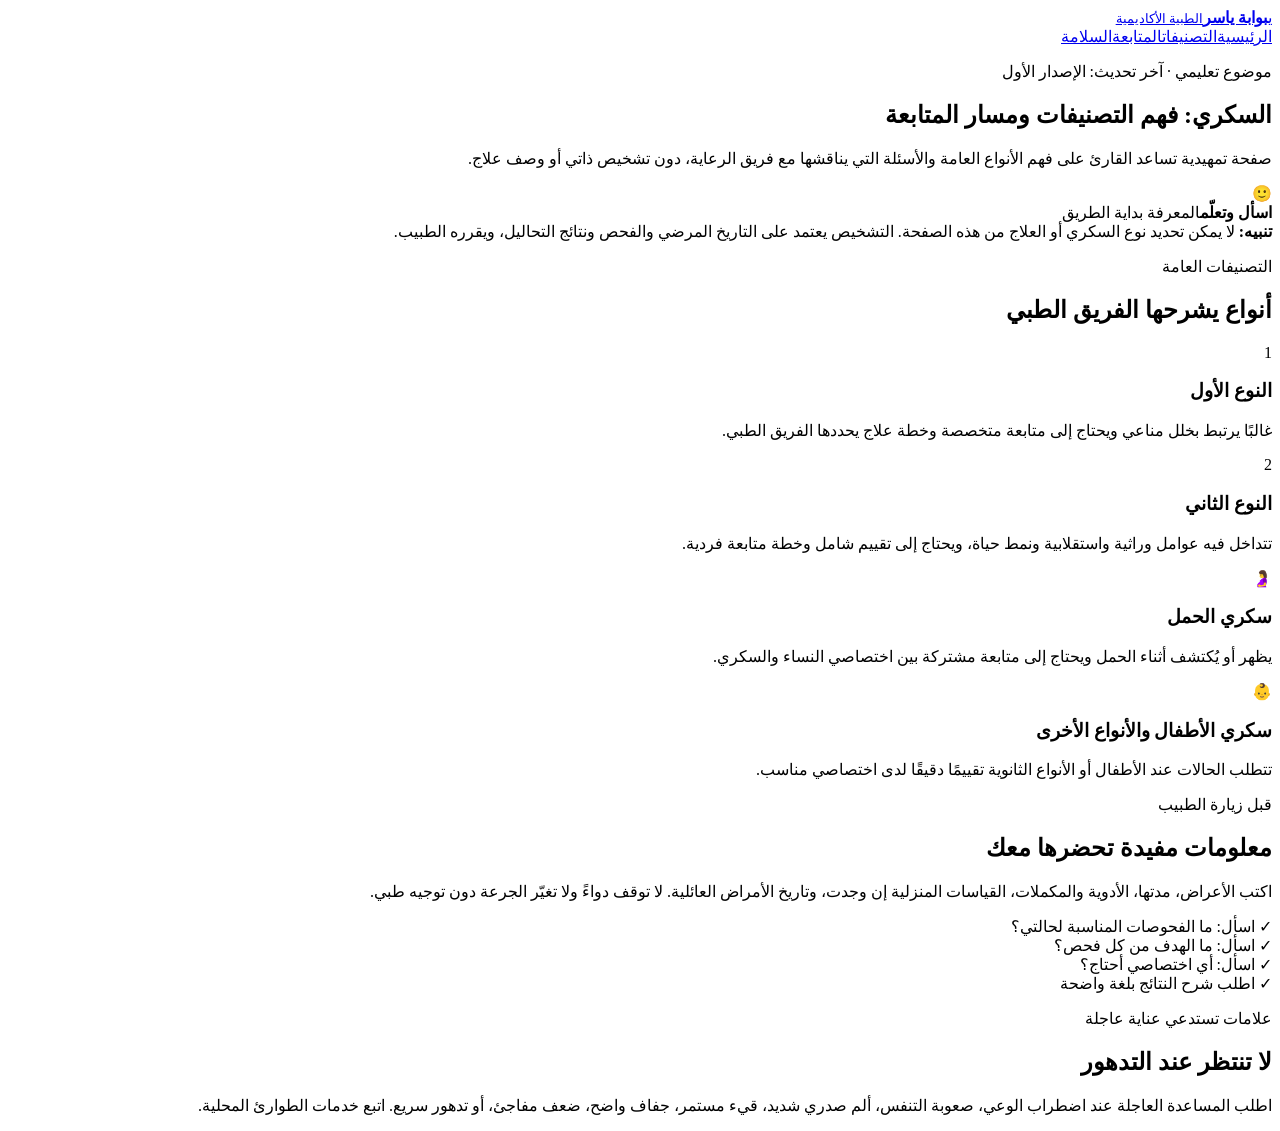
==== topics/diabetes.html @ 1acfc037 "feat: add first educational diabetes topic page" ====
<!doctype html>
<html lang="ar" dir="rtl">
<head>
  <meta charset="UTF-8" />
  <meta name="viewport" content="width=device-width, initial-scale=1" />
  <meta name="description" content="صفحة تعليمية عن تصنيفات السكري ومسارات المتابعة الطبية." />
  <title>السكري | بوابة ياسر الطبية الأكاديمية</title>
  <link rel="stylesheet" href="styles.css" />
</head>
<body>
  <header class="site-header">
    <a class="brand" href="index.html"><span class="brand-mark">ي</span><span><strong>بوابة ياسر</strong><small>الطبية الأكاديمية</small></span></a>
    <nav aria-label="التنقل الرئيسي"><a href="index.html">الرئيسية</a><a href="#types">التصنيفات</a><a href="#tests">المتابعة</a><a href="#safety">السلامة</a></nav>
  </header>
  <main>
    <section class="hero compact-hero"><div class="hero-copy"><p class="eyebrow">موضوع تعليمي · آخر تحديث: الإصدار الأول</p><h1>السكري: فهم التصنيفات ومسار المتابعة</h1><p class="lead">صفحة تمهيدية تساعد القارئ على فهم الأنواع العامة والأسئلة التي يناقشها مع فريق الرعاية، دون تشخيص ذاتي أو وصف علاج.</p></div><div class="portrait-card"><div class="portrait-placeholder" aria-hidden="true">🙂</div><strong>اسأل وتعلّم</strong><span>المعرفة بداية الطريق</span></div></section>
    <aside class="medical-notice" role="note"><strong>تنبيه:</strong> لا يمكن تحديد نوع السكري أو العلاج من هذه الصفحة. التشخيص يعتمد على التاريخ المرضي والفحص ونتائج التحاليل، ويقرره الطبيب.</aside>
    <section id="types" class="section"><p class="eyebrow">التصنيفات العامة</p><h2>أنواع يشرحها الفريق الطبي</h2><div class="topic-grid"><article class="topic-card"><span>1</span><h3>النوع الأول</h3><p>غالبًا يرتبط بخلل مناعي ويحتاج إلى متابعة متخصصة وخطة علاج يحددها الفريق الطبي.</p></article><article class="topic-card"><span>2</span><h3>النوع الثاني</h3><p>تتداخل فيه عوامل وراثية واستقلابية ونمط حياة، ويحتاج إلى تقييم شامل وخطة متابعة فردية.</p></article><article class="topic-card"><span>🤰</span><h3>سكري الحمل</h3><p>يظهر أو يُكتشف أثناء الحمل ويحتاج إلى متابعة مشتركة بين اختصاصي النساء والسكري.</p></article><article class="topic-card"><span>👶</span><h3>سكري الأطفال والأنواع الأخرى</h3><p>تتطلب الحالات عند الأطفال أو الأنواع الثانوية تقييمًا دقيقًا لدى اختصاصي مناسب.</p></article></div></section>
    <section id="tests" class="section split-section"><div><p class="eyebrow">قبل زيارة الطبيب</p><h2>معلومات مفيدة تحضرها معك</h2><p>اكتب الأعراض، مدتها، الأدوية والمكملات، القياسات المنزلية إن وجدت، وتاريخ الأمراض العائلية. لا توقف دواءً ولا تغيّر الجرعة دون توجيه طبي.</p></div><div class="checklist"><div>✓ اسأل: ما الفحوصات المناسبة لحالتي؟</div><div>✓ اسأل: ما الهدف من كل فحص؟</div><div>✓ اسأل: أي اختصاصي أحتاج؟</div><div>✓ اطلب شرح النتائج بلغة واضحة</div></div></section>
    <section id="safety" class="section safety-section"><p class="eyebrow">علامات تستدعي عناية عاجلة</p><h2>لا تنتظر عند التدهور</h2><p>اطلب المساعدة العاجلة عند اضطراب الوعي، صعوبة التنفس، ألم صدري شديد، قيء مستمر، جفاف واضح، ضعف مفاجئ، أو تدهور سريع. اتبع خدمات الطوارئ المحلية.</p></section>
  </main>
</body>
</html>
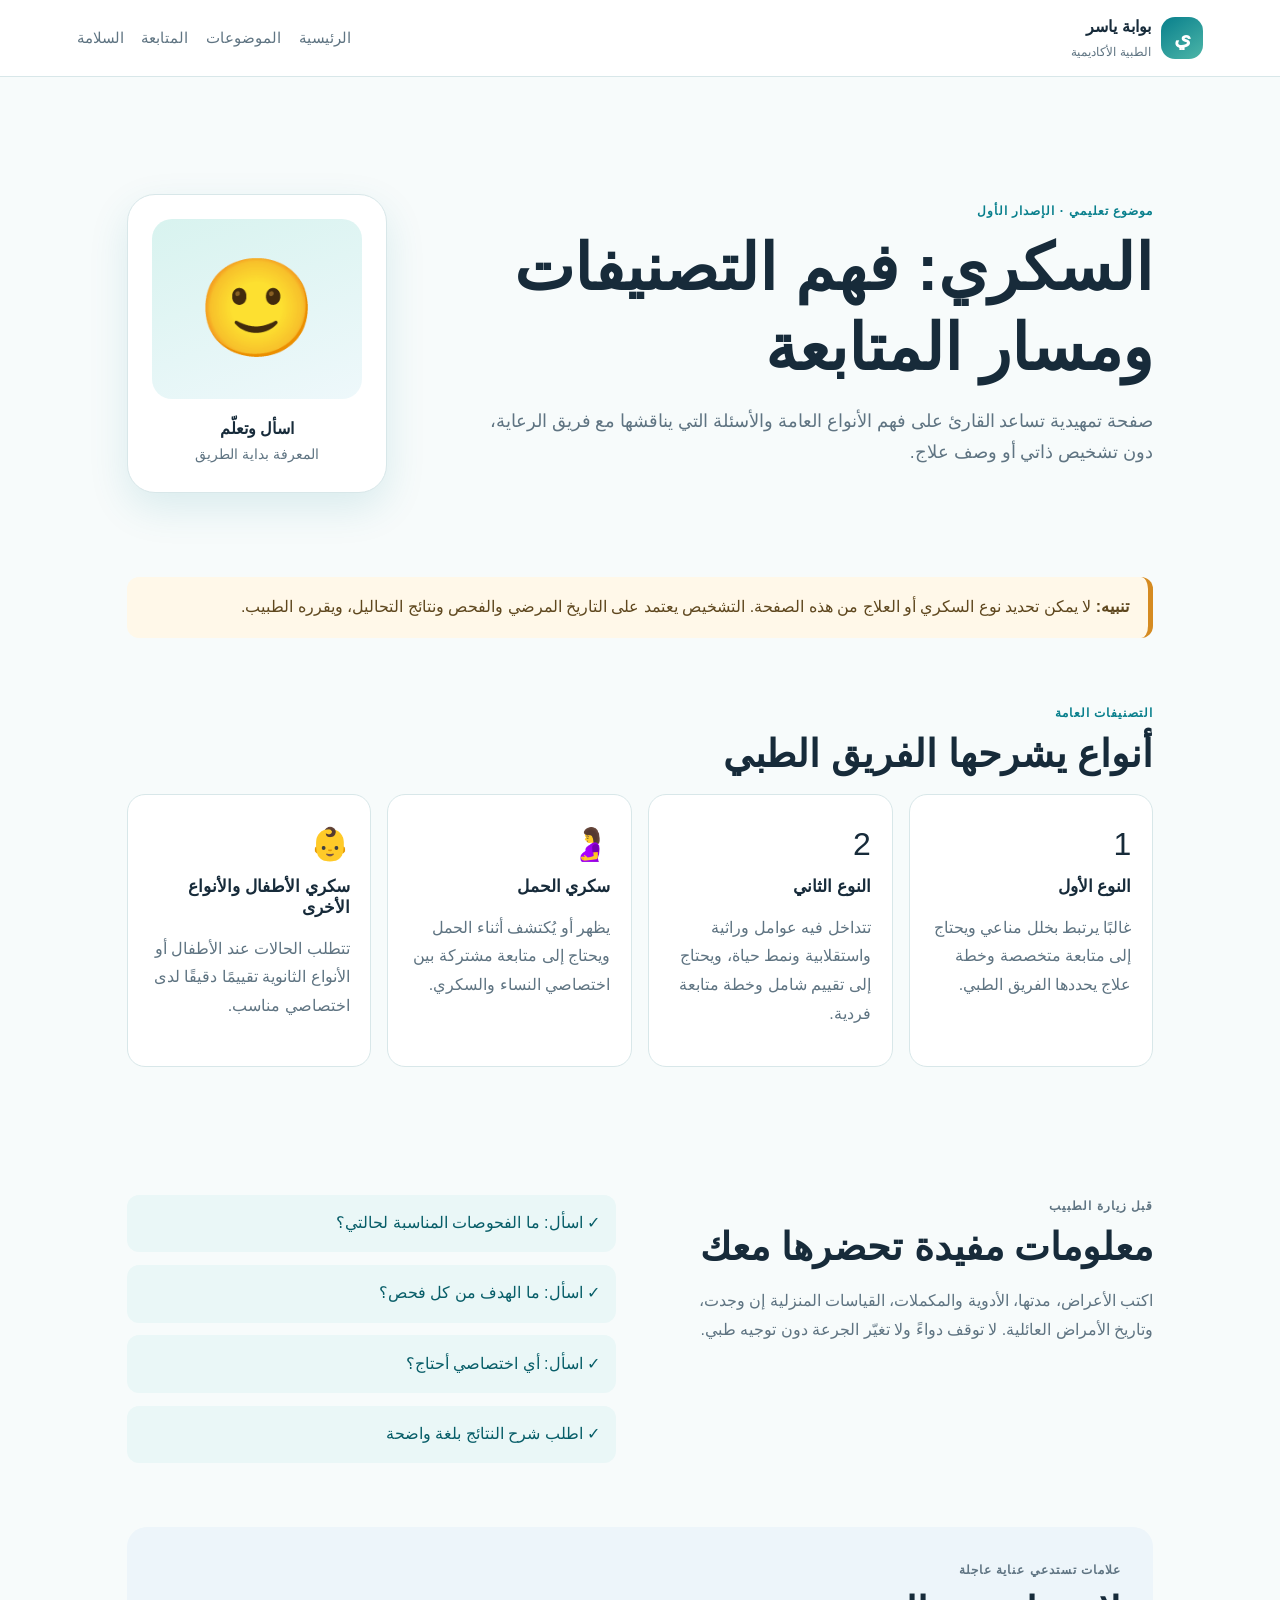
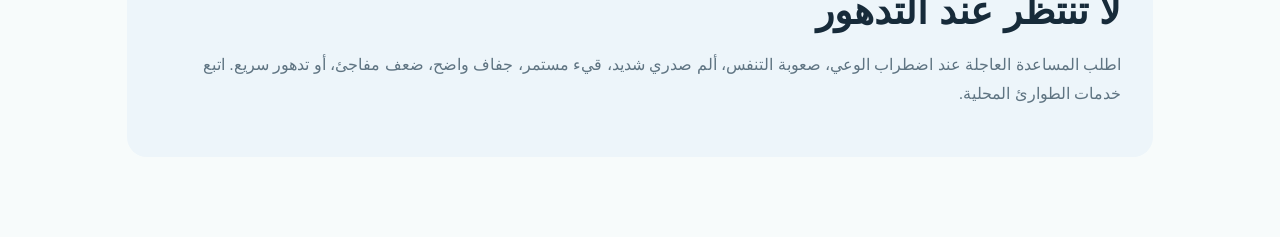
==== commit 53dffc25: "feat: add topics hub, diabetes example, and project values" ====
--- a/topics/diabetes.html
+++ b/topics/diabetes.html
@@ -5,15 +5,15 @@
   <meta name="viewport" content="width=device-width, initial-scale=1" />
   <meta name="description" content="صفحة تعليمية عن تصنيفات السكري ومسارات المتابعة الطبية." />
   <title>السكري | بوابة ياسر الطبية الأكاديمية</title>
-  <link rel="stylesheet" href="styles.css" />
+  <link rel="stylesheet" href="../styles.css" />
 </head>
 <body>
   <header class="site-header">
-    <a class="brand" href="index.html"><span class="brand-mark">ي</span><span><strong>بوابة ياسر</strong><small>الطبية الأكاديمية</small></span></a>
-    <nav aria-label="التنقل الرئيسي"><a href="index.html">الرئيسية</a><a href="#types">التصنيفات</a><a href="#tests">المتابعة</a><a href="#safety">السلامة</a></nav>
+    <a class="brand" href="../index.html"><span class="brand-mark">ي</span><span><strong>بوابة ياسر</strong><small>الطبية الأكاديمية</small></span></a>
+    <nav aria-label="التنقل الرئيسي"><a href="../index.html">الرئيسية</a><a href="index.html">الموضوعات</a><a href="#tests">المتابعة</a><a href="#safety">السلامة</a></nav>
   </header>
   <main>
-    <section class="hero compact-hero"><div class="hero-copy"><p class="eyebrow">موضوع تعليمي · آخر تحديث: الإصدار الأول</p><h1>السكري: فهم التصنيفات ومسار المتابعة</h1><p class="lead">صفحة تمهيدية تساعد القارئ على فهم الأنواع العامة والأسئلة التي يناقشها مع فريق الرعاية، دون تشخيص ذاتي أو وصف علاج.</p></div><div class="portrait-card"><div class="portrait-placeholder" aria-hidden="true">🙂</div><strong>اسأل وتعلّم</strong><span>المعرفة بداية الطريق</span></div></section>
+    <section class="hero compact-hero"><div class="hero-copy"><p class="eyebrow">موضوع تعليمي · الإصدار الأول</p><h1>السكري: فهم التصنيفات ومسار المتابعة</h1><p class="lead">صفحة تمهيدية تساعد القارئ على فهم الأنواع العامة والأسئلة التي يناقشها مع فريق الرعاية، دون تشخيص ذاتي أو وصف علاج.</p></div><div class="portrait-card"><div class="portrait-placeholder" aria-hidden="true">🙂</div><strong>اسأل وتعلّم</strong><span>المعرفة بداية الطريق</span></div></section>
     <aside class="medical-notice" role="note"><strong>تنبيه:</strong> لا يمكن تحديد نوع السكري أو العلاج من هذه الصفحة. التشخيص يعتمد على التاريخ المرضي والفحص ونتائج التحاليل، ويقرره الطبيب.</aside>
     <section id="types" class="section"><p class="eyebrow">التصنيفات العامة</p><h2>أنواع يشرحها الفريق الطبي</h2><div class="topic-grid"><article class="topic-card"><span>1</span><h3>النوع الأول</h3><p>غالبًا يرتبط بخلل مناعي ويحتاج إلى متابعة متخصصة وخطة علاج يحددها الفريق الطبي.</p></article><article class="topic-card"><span>2</span><h3>النوع الثاني</h3><p>تتداخل فيه عوامل وراثية واستقلابية ونمط حياة، ويحتاج إلى تقييم شامل وخطة متابعة فردية.</p></article><article class="topic-card"><span>🤰</span><h3>سكري الحمل</h3><p>يظهر أو يُكتشف أثناء الحمل ويحتاج إلى متابعة مشتركة بين اختصاصي النساء والسكري.</p></article><article class="topic-card"><span>👶</span><h3>سكري الأطفال والأنواع الأخرى</h3><p>تتطلب الحالات عند الأطفال أو الأنواع الثانوية تقييمًا دقيقًا لدى اختصاصي مناسب.</p></article></div></section>
     <section id="tests" class="section split-section"><div><p class="eyebrow">قبل زيارة الطبيب</p><h2>معلومات مفيدة تحضرها معك</h2><p>اكتب الأعراض، مدتها، الأدوية والمكملات، القياسات المنزلية إن وجدت، وتاريخ الأمراض العائلية. لا توقف دواءً ولا تغيّر الجرعة دون توجيه طبي.</p></div><div class="checklist"><div>✓ اسأل: ما الفحوصات المناسبة لحالتي؟</div><div>✓ اسأل: ما الهدف من كل فحص؟</div><div>✓ اسأل: أي اختصاصي أحتاج؟</div><div>✓ اطلب شرح النتائج بلغة واضحة</div></div></section>
--- a/styles.css
+++ b/styles.css
@@ -0,0 +1,14 @@
+* { box-sizing: border-box; }
+:root { color-scheme: light; --ink:#172b3a; --muted:#5f7482; --primary:#087f8c; --primary-dark:#075d68; --soft:#eaf7f7; --line:#d8e7e9; --card:#fff; }
+body { margin:0; font-family: Tahoma, Arial, sans-serif; color:var(--ink); background:#f7fbfb; line-height:1.8; }
+a { color:inherit; text-decoration:none; } button { font:inherit; cursor:pointer; }
+.site-header { position:sticky; top:0; z-index:10; display:flex; justify-content:space-between; align-items:center; gap:1rem; padding:.8rem 6vw; background:rgba(255,255,255,.94); border-bottom:1px solid var(--line); backdrop-filter:blur(10px); }
+.brand { display:flex; align-items:center; gap:.65rem; } .brand-mark { display:grid; place-items:center; width:42px; height:42px; border-radius:14px; color:white; background:linear-gradient(145deg,var(--primary),#4db6a8); font-size:1.4rem; font-weight:bold; } .brand small,.brand strong { display:block; } .brand small { color:var(--muted); font-size:.76rem; }
+nav { display:flex; align-items:center; gap:1.1rem; color:var(--muted); font-size:.92rem; } nav a:hover { color:var(--primary-dark); }
+.assistant-trigger,.button { border:0; border-radius:12px; padding:.65rem 1rem; font-weight:bold; } .assistant-trigger,.primary { color:#fff; background:var(--primary); } .assistant-trigger:hover,.primary:hover { background:var(--primary-dark); } .secondary { color:var(--primary-dark); background:var(--soft); }
+main { max-width:1180px; margin:auto; padding:0 6vw 5rem; }.hero { display:grid; grid-template-columns:1fr 260px; align-items:center; gap:3rem; min-height:500px; padding:5rem 0 3rem; } .eyebrow { margin:0 0 .35rem; color:var(--primary); font-size:.78rem; font-weight:bold; letter-spacing:.08em; } h1,h2,h3 { line-height:1.25; margin:.2rem 0 1rem; } h1 { max-width:720px; font-size:clamp(2.2rem,5vw,4.2rem); } h2 { font-size:clamp(1.6rem,3vw,2.5rem); } .lead { max-width:680px; color:var(--muted); font-size:1.1rem; }.hero-actions { display:flex; gap:.8rem; margin-top:1.5rem; }
+.portrait-card { padding:1.5rem; text-align:center; border:1px solid var(--line); border-radius:28px; background:var(--card); box-shadow:0 15px 40px rgba(8,127,140,.12); }.portrait-placeholder { display:grid; place-items:center; height:180px; margin-bottom:1rem; border-radius:20px; background:linear-gradient(160deg,#d8f3ef,#eef8fb); font-size:6rem; }.portrait-card strong,.portrait-card span { display:block; }.portrait-card span { color:var(--muted); font-size:.85rem; }
+.medical-notice { padding:1rem 1.2rem; border-right:5px solid #d58b21; border-radius:12px; background:#fff8e9; color:#5e471e; }.section { padding:4rem 0; }.section-heading { margin-bottom:1.5rem; }.topic-grid { display:grid; grid-template-columns:repeat(4,1fr); gap:1rem; }.topic-card { padding:1.3rem; border:1px solid var(--line); border-radius:18px; background:var(--card); transition:transform .2s, box-shadow .2s; }.topic-card:hover { transform:translateY(-4px); box-shadow:0 12px 28px rgba(23,43,58,.09); }.topic-card span { font-size:2rem; }.topic-card h3 { font-size:1.05rem; }.topic-card p,.split-section p,.safety-section p { color:var(--muted); }.split-section { display:grid; grid-template-columns:1fr 1fr; gap:3rem; }.checklist { display:grid; gap:.8rem; align-content:center; }.checklist div { padding:.9rem 1rem; border-radius:12px; background:var(--soft); color:var(--primary-dark); }.safety-section { padding:2rem; border-radius:20px; background:#edf5fa; }
+.assistant-panel { position:fixed; z-index:20; inset:0 0 0 auto; width:min(390px,100%); padding:1.2rem; background:#fff; box-shadow:-15px 0 45px rgba(23,43,58,.2); transform:translateX(105%); transition:transform .25s ease; }.assistant-panel.is-open { transform:translateX(0); }.assistant-header { display:flex; justify-content:space-between; align-items:center; }.status-dot { display:inline-block; width:9px; height:9px; margin-left:.45rem; border-radius:50%; background:#34a853; }.close-button { border:0; background:transparent; color:var(--muted); font-size:1.7rem; }.assistant-disclaimer { color:var(--muted); font-size:.82rem; }.suggestions { display:flex; flex-wrap:wrap; gap:.45rem; margin:1rem 0; }.suggestions button { border:1px solid var(--line); border-radius:999px; padding:.35rem .65rem; color:var(--primary-dark); background:var(--soft); font-size:.8rem; }.assistant-panel label { display:block; margin-bottom:.3rem; font-weight:bold; }.assistant-panel textarea { width:100%; resize:vertical; border:1px solid var(--line); border-radius:12px; padding:.7rem; font:inherit; }.assistant-panel form .button { width:100%; margin-top:.7rem; }.assistant-answer { min-height:100px; margin-top:1rem; padding:1rem; border-radius:12px; background:#f5f9fa; color:var(--muted); }.backdrop { display:none; position:fixed; z-index:15; inset:0; background:rgba(23,43,58,.35); }.backdrop.is-visible { display:block; }
+@media (max-width:800px) { .site-header { align-items:flex-start; } nav a { display:none; } .hero,.split-section { grid-template-columns:1fr; }.hero { padding-top:3rem; }.portrait-card { max-width:260px; }.topic-grid { grid-template-columns:repeat(2,1fr); } }
+@media (max-width:430px) { .topic-grid { grid-template-columns:1fr; } main { padding-inline:4vw; } }
